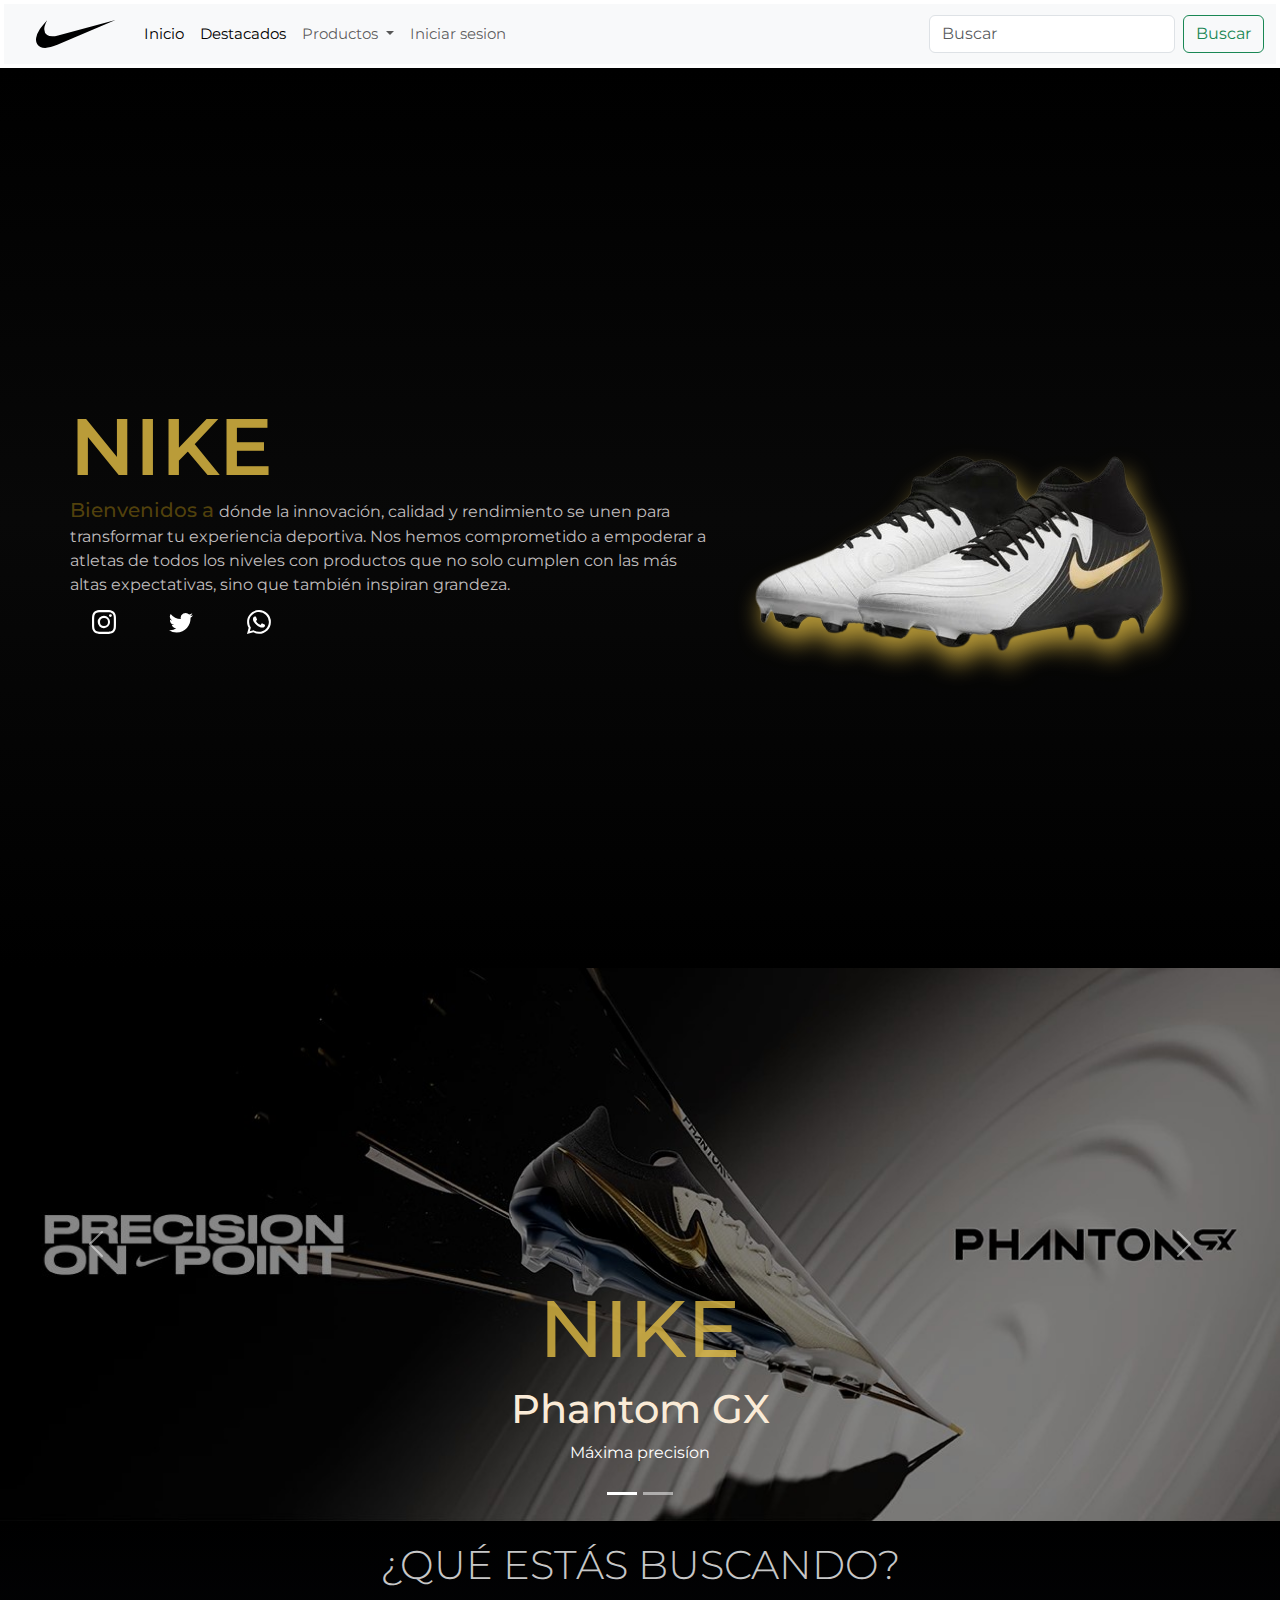
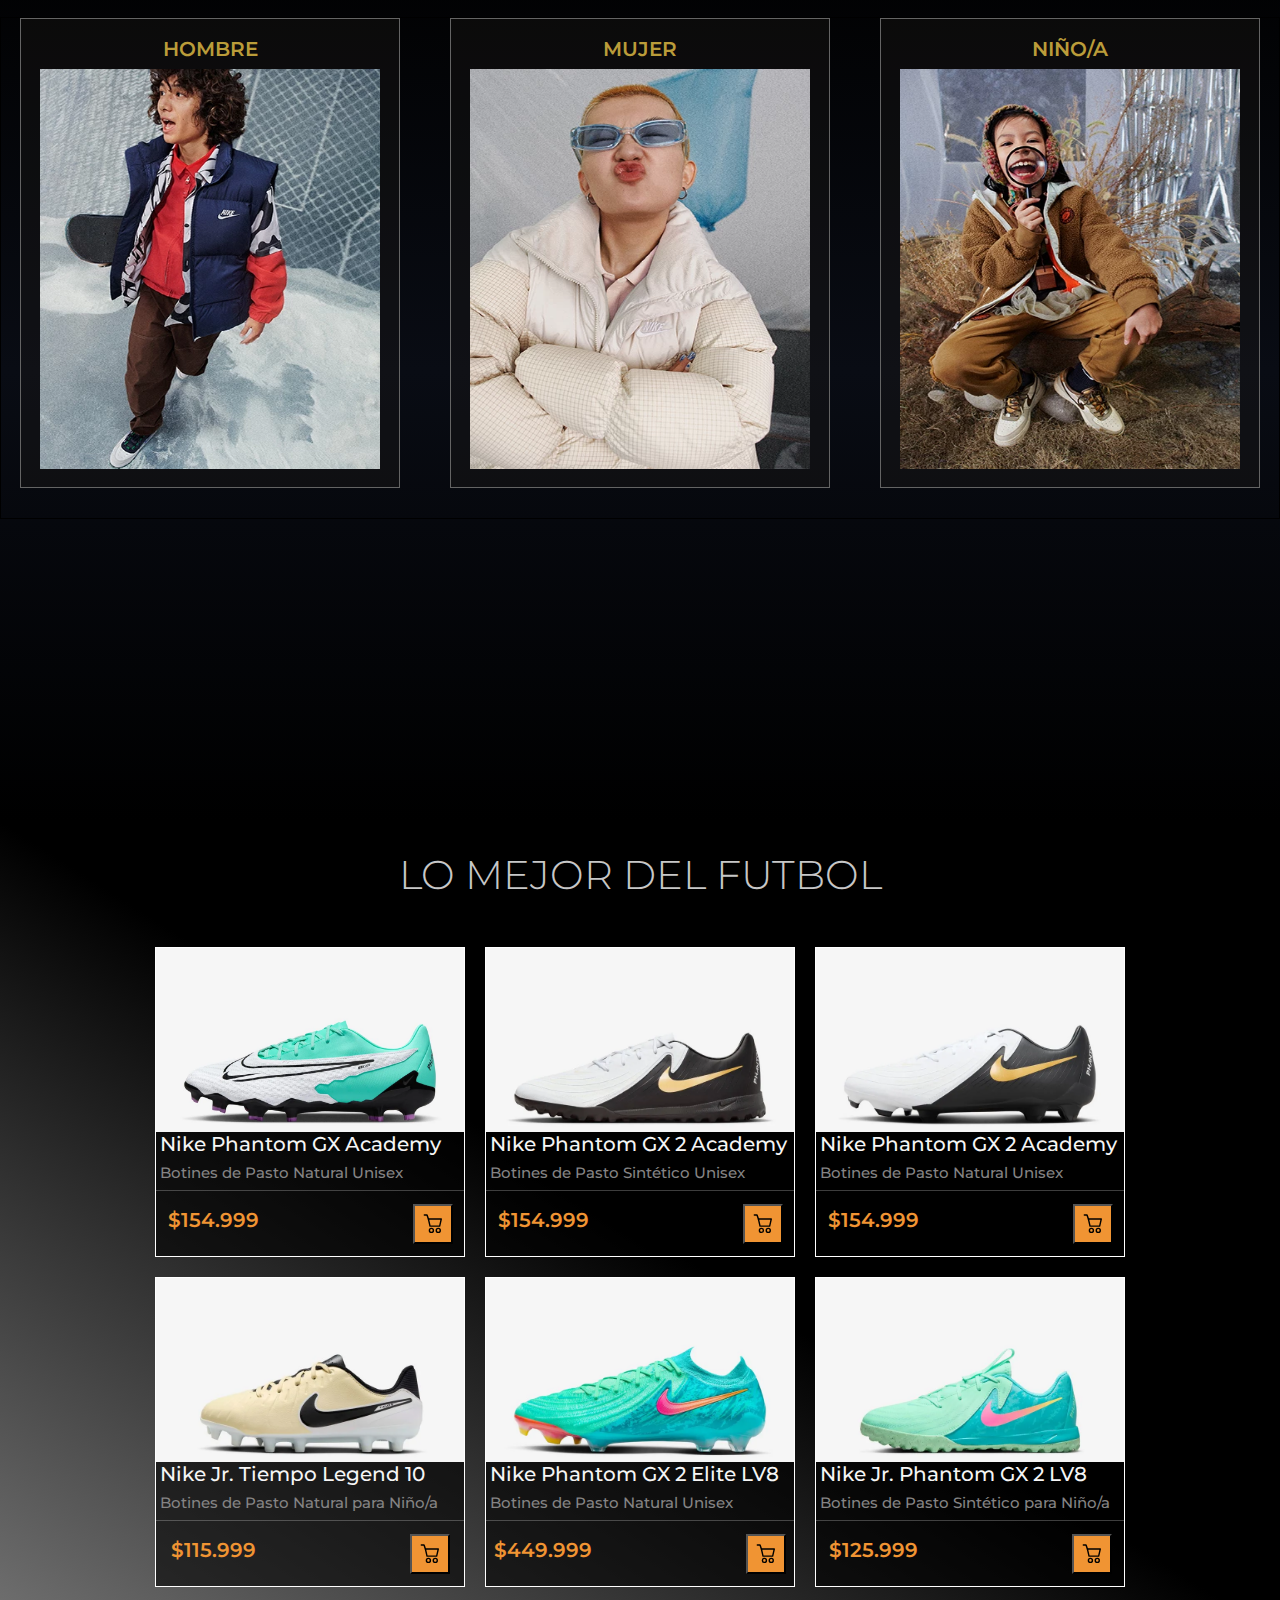
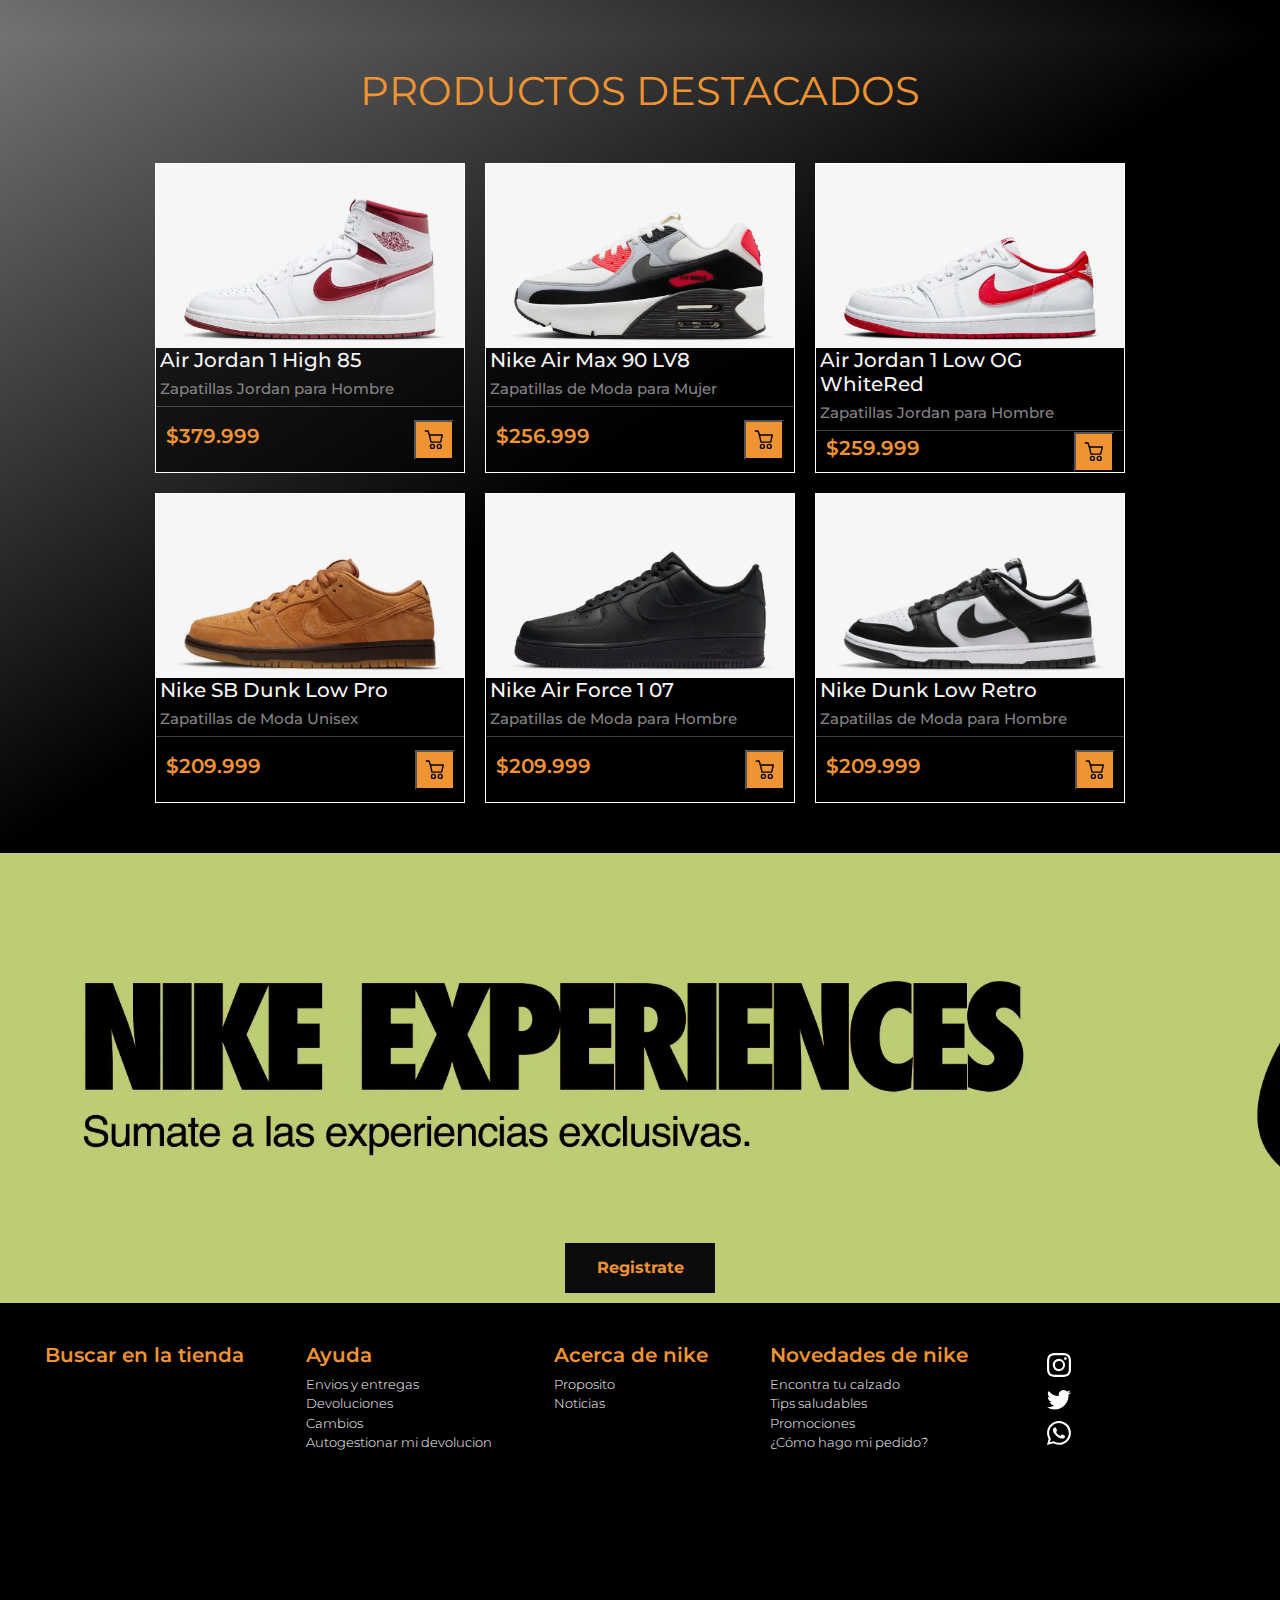
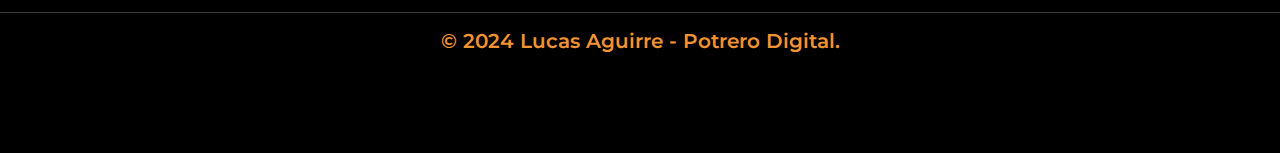
==== index.html @ c80dca84 "Add files via upload" ====
<!DOCTYPE html>
<html lang="en">
<head>
    <meta charset="UTF-8">
    <meta name="viewport" content="width=device-width, initial-scale=1.0">
    <link href="https://cdn.jsdelivr.net/npm/bootstrap@5.3.3/dist/css/bootstrap.min.css" rel="stylesheet" integrity="sha384-QWTKZyjpPEjISv5WaRU9OFeRpok6YctnYmDr5pNlyT2bRjXh0JMhjY6hW+ALEwIH" crossorigin="anonymous">
    <link rel="stylesheet" href="public/css/styles.css">
    <link rel="icon" href="../img/nikesvg.svg">
    <title>Nike Page futurist</title>
</head>
<body>
  <nav class="navbar navbar-expand-lg bg-body-tertiary">
    <div class="container-fluid ">
      <a class="navbar" href="#"><img src="public/img/nikesvg.svg" alt=""></a>
      <button class="navbar-toggler" type="button" data-bs-toggle="collapse" data-bs-target="#navbarSupportedContent" aria-controls="navbarSupportedContent" aria-expanded="false" aria-label="Toggle navigation">
        <span class="navbar-toggler-icon"></span>
      </button>
      <div class="collapse navbar-collapse" id="navbarSupportedContent">
        <ul class="navbar-nav me-auto mb-2 mb-lg-0 ">
          <li class="nav-item">
            <a class="nav-link active" aria-current="page" href="index.html">Inicio</a>
          </li>
          <li class="nav-item">
            <a class="nav-link active" href="#Destacados">Destacados</a>
          </li>
          <li class="nav-item dropdown">
            <a class="nav-link dropdown-toggle" href="#" role="button" data-bs-toggle="dropdown" aria-expanded="false">
              Productos
            </a>
            <ul class="dropdown-menu">
              <li><a class="dropdown-item" href="public/pages/hombre.html">Hombre</a></li>
              <li><a class="dropdown-item" href="public/pages/mujer.html">Mujer</a></li>
              <li><hr class="dropdown-divider"></li>
              <li><a class="dropdown-item" href="public/pages/niños.html">Ver todo de niños</a></li>
            </ul>
          </li>
          <li class="nav-item">
            <a class="nav-link" href="public/pages/login.html">Iniciar sesion</a>
          </li>
        </ul>
        <form class="d-flex form-class" role="search">
          <input class="form-control me-2" type="search" placeholder="Buscar" aria-label="Search">
          <button class="btn btn-outline-success buttonhover" type="submit">Buscar</button>
        </form>
      </div>
    </div>
  </nav>

  <section class="section-bienvenida">
      <article>
        <h1>NIKE</h1>
        <p><span>Bienvenidos a </span>dónde la innovación, calidad y rendimiento se unen para transformar tu experiencia deportiva. Nos hemos comprometido a empoderar a atletas de todos los niveles con productos que no solo cumplen con las más altas expectativas, sino que también inspiran grandeza.</p>
        <div class="redes">
          <a class="link1" href="https://www.instagram.com/nike/?hl=es" target="_blank">
            <svg viewBox="0 0 16 16" class="bi bi-instagram" fill="currentColor" height="16" width="16" xmlns="http://www.w3.org/2000/svg" style="color: white"> <path fill="white" d="M8 0C5.829 0 5.556.01 4.703.048 3.85.088 3.269.222 2.76.42a3.917 3.917 0 0 0-1.417.923A3.927 3.927 0 0 0 .42 2.76C.222 3.268.087 3.85.048 4.7.01 5.555 0 5.827 0 8.001c0 2.172.01 2.444.048 3.297.04.852.174 1.433.372 1.942.205.526.478.972.923 1.417.444.445.89.719 1.416.923.51.198 1.09.333 1.942.372C5.555 15.99 5.827 16 8 16s2.444-.01 3.298-.048c.851-.04 1.434-.174 1.943-.372a3.916 3.916 0 0 0 1.416-.923c.445-.445.718-.891.923-1.417.197-.509.332-1.09.372-1.942C15.99 10.445 16 10.173 16 8s-.01-2.445-.048-3.299c-.04-.851-.175-1.433-.372-1.941a3.926 3.926 0 0 0-.923-1.417A3.911 3.911 0 0 0 13.24.42c-.51-.198-1.092-.333-1.943-.372C10.443.01 10.172 0 7.998 0h.003zm-.717 1.442h.718c2.136 0 2.389.007 3.232.046.78.035 1.204.166 1.486.275.373.145.64.319.92.599.28.28.453.546.598.92.11.281.24.705.275 1.485.039.843.047 1.096.047 3.231s-.008 2.389-.047 3.232c-.035.78-.166 1.203-.275 1.485a2.47 2.47 0 0 1-.599.919c-.28.28-.546.453-.92.598-.28.11-.704.24-1.485.276-.843.038-1.096.047-3.232.047s-2.39-.009-3.233-.047c-.78-.036-1.203-.166-1.485-.276a2.478 2.478 0 0 1-.92-.598 2.48 2.48 0 0 1-.6-.92c-.109-.281-.24-.705-.275-1.485-.038-.843-.046-1.096-.046-3.233 0-2.136.008-2.388.046-3.231.036-.78.166-1.204.276-1.486.145-.373.319-.64.599-.92.28-.28.546-.453.92-.598.282-.11.705-.24 1.485-.276.738-.034 1.024-.044 2.515-.045v.002zm4.988 1.328a.96.96 0 1 0 0 1.92.96.96 0 0 0 0-1.92zm-4.27 1.122a4.109 4.109 0 1 0 0 8.217 4.109 4.109 0 0 0 0-8.217zm0 1.441a2.667 2.667 0 1 1 0 5.334 2.667 2.667 0 0 1 0-5.334z"></path> </svg>
          </a>
          <a class="link2" href="https://twitter.com/Nike?ref_src=twsrc%5Egoogle%7Ctwcamp%5Eserp%7Ctwgr%5Eauthor" target="_blank">
            <svg viewBox="0 0 16 16" class="bi bi-twitter" fill="currentColor" height="16" width="16" xmlns="http://www.w3.org/2000/svg" style="color: white"> <path fill="white" d="M5.026 15c6.038 0 9.341-5.003 9.341-9.334 0-.14 0-.282-.006-.422A6.685 6.685 0 0 0 16 3.542a6.658 6.658 0 0 1-1.889.518 3.301 3.301 0 0 0 1.447-1.817 6.533 6.533 0 0 1-2.087.793A3.286 3.286 0 0 0 7.875 6.03a9.325 9.325 0 0 1-6.767-3.429 3.289 3.289 0 0 0 1.018 4.382A3.323 3.323 0 0 1 .64 6.575v.045a3.288 3.288 0 0 0 2.632 3.218 3.203 3.203 0 0 1-.865.115 3.23 3.23 0 0 1-.614-.057 3.283 3.283 0 0 0 3.067 2.277A6.588 6.588 0 0 1 .78 13.58a6.32 6.32 0 0 1-.78-.045A9.344 9.344 0 0 0 5.026 15z"></path> </svg> </a>
          <a class="link3" href="https://www.whatsapp.com/?lang=es_LA" target="_blank">
            <svg viewBox="0 0 16 16" class="bi bi-whatsapp" fill="currentColor" height="16" width="16" xmlns="http://www.w3.org/2000/svg" style="color: white"> <path fill="white" d="M13.601 2.326A7.854 7.854 0 0 0 7.994 0C3.627 0 .068 3.558.064 7.926c0 1.399.366 2.76 1.057 3.965L0 16l4.204-1.102a7.933 7.933 0 0 0 3.79.965h.004c4.368 0 7.926-3.558 7.93-7.93A7.898 7.898 0 0 0 13.6 2.326zM7.994 14.521a6.573 6.573 0 0 1-3.356-.92l-.24-.144-2.494.654.666-2.433-.156-.251a6.56 6.56 0 0 1-1.007-3.505c0-3.626 2.957-6.584 6.591-6.584a6.56 6.56 0 0 1 4.66 1.931 6.557 6.557 0 0 1 1.928 4.66c-.004 3.639-2.961 6.592-6.592 6.592zm3.615-4.934c-.197-.099-1.17-.578-1.353-.646-.182-.065-.315-.099-.445.099-.133.197-.513.646-.627.775-.114.133-.232.148-.43.05-.197-.1-.836-.308-1.592-.985-.59-.525-.985-1.175-1.103-1.372-.114-.198-.011-.304.088-.403.087-.088.197-.232.296-.346.1-.114.133-.198.198-.33.065-.134.034-.248-.015-.347-.05-.099-.445-1.076-.612-1.47-.16-.389-.323-.335-.445-.34-.114-.007-.247-.007-.38-.007a.729.729 0 0 0-.529.247c-.182.198-.691.677-.691 1.654 0 .977.71 1.916.81 2.049.098.133 1.394 2.132 3.383 2.992.47.205.84.326 1.129.418.475.152.904.129 1.246.08.38-.058 1.171-.48 1.338-.943.164-.464.164-.86.114-.943-.049-.084-.182-.133-.38-.232z"></path> </svg>
          </a> 
      </div>
      </article>
      <div class="imgSection1">
        <img src="public/img/section1-removebg-preview.png" alt="">
      </div>
  </section>

  <section class="carrusel">
    <div id="carouselExampleCaptions" class="carousel slide">
      <div class="carousel-indicators">
        <button type="button" data-bs-target="#carouselExampleCaptions" data-bs-slide-to="0" class="active" aria-current="true" aria-label="Slide 1"></button>
        <button type="button" data-bs-target="#carouselExampleCaptions" data-bs-slide-to="1" aria-label="Slide 2"></button>
      </div>
      <div class="carousel-inner">
        <div class="carousel-item active">
          <img src="public/img/Phantom.jpg" class="d-block w-100" alt="...">
          <div class="carousel-caption d-none d-md-block">
            <h1>NIKE</h1>
            <h5>Phantom GX</h5>
            <p>Máxima precisíon</p>
          </div>
        </div>
        <div class="carousel-item">
          <img src="public/img/carrusel2.webp" class="d-block w-100" alt="...">
          <div class="carousel-caption d-none d-md-block">
            <h5>NIKE EXPERIENCES</h5>
            <p>Sumate a las experiencias exclusivas.</p>
          </div>
        </div>
      </div>
      <button class="carousel-control-prev" type="button" data-bs-target="#carouselExampleCaptions" data-bs-slide="prev">
        <span class="carousel-control-prev-icon" aria-hidden="true"></span>
        <span class="visually-hidden">Previous</span>
      </button>
      <button class="carousel-control-next" type="button" data-bs-target="#carouselExampleCaptions" data-bs-slide="next">
        <span class="carousel-control-next-icon" aria-hidden="true"></span>
        <span class="visually-hidden">Next</span>
      </button>
    </div>
  </section>

<section class="busqueda">
  <h1 class="title_section">¿Qué estás buscando?</h1>
  <div class="opciones">
    <div class="item">
      <a class="item_link" href="public/pages/hombre.html">
        <h1 class="title">Hombre</h1>
        <img src="public/img/hombre.webp" alt="">
      </a>
    </div>
    <div class="item">
      <a class="item_link" href="public/pages/mujer.html">
        <h1 class="title">Mujer</h1>
        <img src="public/img/mujer.webp" alt="">
      </a>
    </div>

    <div class="item">
      <a class="item_link" href="public/pages/niños.html">
        <h1 class="title">Niño/a</h1>
        <img src="public/img/niño.webp" alt="">
      </a>
    </div>
  </div>
</section>

<section class="futbol">
  <h1 class="titulo_destacado">Lo mejor del futbol</h1>
  <div class="futbol_container">
      <div class="item">
          <img src="public/img/futbol1.webp" alt="">
          <h1 class="title">Nike Phantom GX Academy</h1>
          <h2>Botines de Pasto Natural Unisex</h2>
          <hr>
          <div class="precio">
            <h3>$154.999</h3>
            <button class="svg_button">
              <svg xmlns="http://www.w3.org/2000/svg" viewBox="0 0 512 512"><path d="m397.78 316h-205.13a15 15 0 0 1 -14.65-11.67l-34.54-150.48a15 15 0 0 1 14.62-18.36h274.27a15 15 0 0 1 14.65 18.36l-34.6 150.48a15 15 0 0 1 -14.62 11.67zm-193.19-30h181.25l27.67-120.48h-236.6z"></path><path d="m222 450a57.48 57.48 0 1 1 57.48-57.48 57.54 57.54 0 0 1 -57.48 57.48zm0-84.95a27.48 27.48 0 1 0 27.48 27.47 27.5 27.5 0 0 0 -27.48-27.47z"></path><path d="m368.42 450a57.48 57.48 0 1 1 57.48-57.48 57.54 57.54 0 0 1 -57.48 57.48zm0-84.95a27.48 27.48 0 1 0 27.48 27.47 27.5 27.5 0 0 0 -27.48-27.47z"></path><path d="m158.08 165.49a15 15 0 0 1 -14.23-10.26l-25.71-77.23h-47.44a15 15 0 1 1 0-30h58.3a15 15 0 0 1 14.23 10.26l29.13 87.49a15 15 0 0 1 -14.23 19.74z"></path></svg>
            </button>
          </div>
          
      </div>
      <div class="item">
        <img src="public/img/futbol2.webp" alt="">
        <h1 class="title">
          Nike Phantom GX 2 Academy</h1>
        <h2>Botines de Pasto Sintético Unisex</h2>
        <hr>
        <div class="precio">
          <h3>$154.999</h3>
          <button class="svg_button">
            <svg xmlns="http://www.w3.org/2000/svg" viewBox="0 0 512 512"><path d="m397.78 316h-205.13a15 15 0 0 1 -14.65-11.67l-34.54-150.48a15 15 0 0 1 14.62-18.36h274.27a15 15 0 0 1 14.65 18.36l-34.6 150.48a15 15 0 0 1 -14.62 11.67zm-193.19-30h181.25l27.67-120.48h-236.6z"></path><path d="m222 450a57.48 57.48 0 1 1 57.48-57.48 57.54 57.54 0 0 1 -57.48 57.48zm0-84.95a27.48 27.48 0 1 0 27.48 27.47 27.5 27.5 0 0 0 -27.48-27.47z"></path><path d="m368.42 450a57.48 57.48 0 1 1 57.48-57.48 57.54 57.54 0 0 1 -57.48 57.48zm0-84.95a27.48 27.48 0 1 0 27.48 27.47 27.5 27.5 0 0 0 -27.48-27.47z"></path><path d="m158.08 165.49a15 15 0 0 1 -14.23-10.26l-25.71-77.23h-47.44a15 15 0 1 1 0-30h58.3a15 15 0 0 1 14.23 10.26l29.13 87.49a15 15 0 0 1 -14.23 19.74z"></path></svg>
          </button>
        </div>
        
    </div>
    <div class="item">
      
      <img src="public/img/futbol3.webp" alt="">
      <h1 class="title">Nike Phantom GX 2 Academy</h1>
      <h2>Botines de Pasto Natural Unisex</h2>
      <hr>
      <div class="precio">
        <h3>$154.999</h3>
        <button class="svg_button">
          <svg xmlns="http://www.w3.org/2000/svg" viewBox="0 0 512 512"><path d="m397.78 316h-205.13a15 15 0 0 1 -14.65-11.67l-34.54-150.48a15 15 0 0 1 14.62-18.36h274.27a15 15 0 0 1 14.65 18.36l-34.6 150.48a15 15 0 0 1 -14.62 11.67zm-193.19-30h181.25l27.67-120.48h-236.6z"></path><path d="m222 450a57.48 57.48 0 1 1 57.48-57.48 57.54 57.54 0 0 1 -57.48 57.48zm0-84.95a27.48 27.48 0 1 0 27.48 27.47 27.5 27.5 0 0 0 -27.48-27.47z"></path><path d="m368.42 450a57.48 57.48 0 1 1 57.48-57.48 57.54 57.54 0 0 1 -57.48 57.48zm0-84.95a27.48 27.48 0 1 0 27.48 27.47 27.5 27.5 0 0 0 -27.48-27.47z"></path><path d="m158.08 165.49a15 15 0 0 1 -14.23-10.26l-25.71-77.23h-47.44a15 15 0 1 1 0-30h58.3a15 15 0 0 1 14.23 10.26l29.13 87.49a15 15 0 0 1 -14.23 19.74z"></path></svg>
        </button>
      </div>
      
    </div>
   <div class="item">
      
      <img src="public/img/futbol4.webp" alt="">
      <h1 class="title">Nike Jr. Tiempo Legend 10</h1>
      <h2>Botines de Pasto Natural para Niño/a</h2>
      <hr>
      <div class="precio">
        <h3>$115.999</h3>
        <button class="svg_button">
          <svg xmlns="http://www.w3.org/2000/svg" viewBox="0 0 512 512"><path d="m397.78 316h-205.13a15 15 0 0 1 -14.65-11.67l-34.54-150.48a15 15 0 0 1 14.62-18.36h274.27a15 15 0 0 1 14.65 18.36l-34.6 150.48a15 15 0 0 1 -14.62 11.67zm-193.19-30h181.25l27.67-120.48h-236.6z"></path><path d="m222 450a57.48 57.48 0 1 1 57.48-57.48 57.54 57.54 0 0 1 -57.48 57.48zm0-84.95a27.48 27.48 0 1 0 27.48 27.47 27.5 27.5 0 0 0 -27.48-27.47z"></path><path d="m368.42 450a57.48 57.48 0 1 1 57.48-57.48 57.54 57.54 0 0 1 -57.48 57.48zm0-84.95a27.48 27.48 0 1 0 27.48 27.47 27.5 27.5 0 0 0 -27.48-27.47z"></path><path d="m158.08 165.49a15 15 0 0 1 -14.23-10.26l-25.71-77.23h-47.44a15 15 0 1 1 0-30h58.3a15 15 0 0 1 14.23 10.26l29.13 87.49a15 15 0 0 1 -14.23 19.74z"></path></svg>
        </button>
      </div>
    </div>
    <div class="item">
      
      <img src="public/img/futbol5.webp" alt="">
      <h1 class="title">Nike Phantom GX 2 Elite LV8</h1>
      <h2>Botines de Pasto Natural Unisex</h2>
      <hr>
      <div class="precio">
        <h3>$449.999</h3>
        <button class="svg_button">
          <svg xmlns="http://www.w3.org/2000/svg" viewBox="0 0 512 512"><path d="m397.78 316h-205.13a15 15 0 0 1 -14.65-11.67l-34.54-150.48a15 15 0 0 1 14.62-18.36h274.27a15 15 0 0 1 14.65 18.36l-34.6 150.48a15 15 0 0 1 -14.62 11.67zm-193.19-30h181.25l27.67-120.48h-236.6z"></path><path d="m222 450a57.48 57.48 0 1 1 57.48-57.48 57.54 57.54 0 0 1 -57.48 57.48zm0-84.95a27.48 27.48 0 1 0 27.48 27.47 27.5 27.5 0 0 0 -27.48-27.47z"></path><path d="m368.42 450a57.48 57.48 0 1 1 57.48-57.48 57.54 57.54 0 0 1 -57.48 57.48zm0-84.95a27.48 27.48 0 1 0 27.48 27.47 27.5 27.5 0 0 0 -27.48-27.47z"></path><path d="m158.08 165.49a15 15 0 0 1 -14.23-10.26l-25.71-77.23h-47.44a15 15 0 1 1 0-30h58.3a15 15 0 0 1 14.23 10.26l29.13 87.49a15 15 0 0 1 -14.23 19.74z"></path></svg>
        </button>
      </div>
      
    </div>
      <div class="item">
        
        <img src="public/img/futbol6.webp" alt="">
        <h1 class="title">Nike Jr. Phantom GX 2 LV8</h1>
        <h2>Botines de Pasto Sintético para Niño/a</h2>
        <hr>
        <div class="precio">
          <h3>$125.999</h3>
          <button class="svg_button">
            <svg xmlns="http://www.w3.org/2000/svg" viewBox="0 0 512 512"><path d="m397.78 316h-205.13a15 15 0 0 1 -14.65-11.67l-34.54-150.48a15 15 0 0 1 14.62-18.36h274.27a15 15 0 0 1 14.65 18.36l-34.6 150.48a15 15 0 0 1 -14.62 11.67zm-193.19-30h181.25l27.67-120.48h-236.6z"></path><path d="m222 450a57.48 57.48 0 1 1 57.48-57.48 57.54 57.54 0 0 1 -57.48 57.48zm0-84.95a27.48 27.48 0 1 0 27.48 27.47 27.5 27.5 0 0 0 -27.48-27.47z"></path><path d="m368.42 450a57.48 57.48 0 1 1 57.48-57.48 57.54 57.54 0 0 1 -57.48 57.48zm0-84.95a27.48 27.48 0 1 0 27.48 27.47 27.5 27.5 0 0 0 -27.48-27.47z"></path><path d="m158.08 165.49a15 15 0 0 1 -14.23-10.26l-25.71-77.23h-47.44a15 15 0 1 1 0-30h58.3a15 15 0 0 1 14.23 10.26l29.13 87.49a15 15 0 0 1 -14.23 19.74z"></path></svg>
          </button>
        </div>
        
    </div>
</section>
<section class="destacados" id="Destacados">
  <h1 class="titulo_destacado">Productos destacados</h1>
  <div class="destacados_container">
      <div class="item">
          <img src="public/img/Producto1.webp" alt="">
          <h1 class="title">Air Jordan 1 High 85</h1>
          <h2>Zapatillas Jordan para Hombre</h2>
          <hr>
          <div class="precio">
            <h3>$379.999</h3>
            <button class="svg_button">
              <svg xmlns="http://www.w3.org/2000/svg" viewBox="0 0 512 512"><path d="m397.78 316h-205.13a15 15 0 0 1 -14.65-11.67l-34.54-150.48a15 15 0 0 1 14.62-18.36h274.27a15 15 0 0 1 14.65 18.36l-34.6 150.48a15 15 0 0 1 -14.62 11.67zm-193.19-30h181.25l27.67-120.48h-236.6z"></path><path d="m222 450a57.48 57.48 0 1 1 57.48-57.48 57.54 57.54 0 0 1 -57.48 57.48zm0-84.95a27.48 27.48 0 1 0 27.48 27.47 27.5 27.5 0 0 0 -27.48-27.47z"></path><path d="m368.42 450a57.48 57.48 0 1 1 57.48-57.48 57.54 57.54 0 0 1 -57.48 57.48zm0-84.95a27.48 27.48 0 1 0 27.48 27.47 27.5 27.5 0 0 0 -27.48-27.47z"></path><path d="m158.08 165.49a15 15 0 0 1 -14.23-10.26l-25.71-77.23h-47.44a15 15 0 1 1 0-30h58.3a15 15 0 0 1 14.23 10.26l29.13 87.49a15 15 0 0 1 -14.23 19.74z"></path></svg>
            </button>
          </div>
          
      </div>
      <div class="item">
        <img src="public/img/producto3.webp" alt="">
        <h1 class="title">
          Nike Air Max 90 LV8</h1>
        <h2>Zapatillas de Moda para Mujer</h2>
        <hr>
        <div class="precio">
          <h3>$256.999</h3>
          <button class="svg_button">
            <svg xmlns="http://www.w3.org/2000/svg" viewBox="0 0 512 512"><path d="m397.78 316h-205.13a15 15 0 0 1 -14.65-11.67l-34.54-150.48a15 15 0 0 1 14.62-18.36h274.27a15 15 0 0 1 14.65 18.36l-34.6 150.48a15 15 0 0 1 -14.62 11.67zm-193.19-30h181.25l27.67-120.48h-236.6z"></path><path d="m222 450a57.48 57.48 0 1 1 57.48-57.48 57.54 57.54 0 0 1 -57.48 57.48zm0-84.95a27.48 27.48 0 1 0 27.48 27.47 27.5 27.5 0 0 0 -27.48-27.47z"></path><path d="m368.42 450a57.48 57.48 0 1 1 57.48-57.48 57.54 57.54 0 0 1 -57.48 57.48zm0-84.95a27.48 27.48 0 1 0 27.48 27.47 27.5 27.5 0 0 0 -27.48-27.47z"></path><path d="m158.08 165.49a15 15 0 0 1 -14.23-10.26l-25.71-77.23h-47.44a15 15 0 1 1 0-30h58.3a15 15 0 0 1 14.23 10.26l29.13 87.49a15 15 0 0 1 -14.23 19.74z"></path></svg>
          </button>
        </div>
        
    </div>
    <div class="item">
      
      <img src="public/img/producto2.webp" alt="">
      <h1 class="title">Air Jordan 1 Low OG WhiteRed</h1>
      <h2>Zapatillas Jordan para Hombre</h2>
      <hr>
      <div class="precio">
        <h3>$259.999</h3>
        <button class="svg_button">
          <svg xmlns="http://www.w3.org/2000/svg" viewBox="0 0 512 512"><path d="m397.78 316h-205.13a15 15 0 0 1 -14.65-11.67l-34.54-150.48a15 15 0 0 1 14.62-18.36h274.27a15 15 0 0 1 14.65 18.36l-34.6 150.48a15 15 0 0 1 -14.62 11.67zm-193.19-30h181.25l27.67-120.48h-236.6z"></path><path d="m222 450a57.48 57.48 0 1 1 57.48-57.48 57.54 57.54 0 0 1 -57.48 57.48zm0-84.95a27.48 27.48 0 1 0 27.48 27.47 27.5 27.5 0 0 0 -27.48-27.47z"></path><path d="m368.42 450a57.48 57.48 0 1 1 57.48-57.48 57.54 57.54 0 0 1 -57.48 57.48zm0-84.95a27.48 27.48 0 1 0 27.48 27.47 27.5 27.5 0 0 0 -27.48-27.47z"></path><path d="m158.08 165.49a15 15 0 0 1 -14.23-10.26l-25.71-77.23h-47.44a15 15 0 1 1 0-30h58.3a15 15 0 0 1 14.23 10.26l29.13 87.49a15 15 0 0 1 -14.23 19.74z"></path></svg>
        </button>
      </div>
      
    </div>
   <div class="item">
      
      <img src="public/img/producto4.webp" alt="">
      <h1 class="title">Nike SB Dunk Low Pro</h1>
      <h2>Zapatillas de Moda Unisex</h2>
      <hr>
      <div class="precio">
        <h3>$209.999</h3>
        <button class="svg_button">
          <svg xmlns="http://www.w3.org/2000/svg" viewBox="0 0 512 512"><path d="m397.78 316h-205.13a15 15 0 0 1 -14.65-11.67l-34.54-150.48a15 15 0 0 1 14.62-18.36h274.27a15 15 0 0 1 14.65 18.36l-34.6 150.48a15 15 0 0 1 -14.62 11.67zm-193.19-30h181.25l27.67-120.48h-236.6z"></path><path d="m222 450a57.48 57.48 0 1 1 57.48-57.48 57.54 57.54 0 0 1 -57.48 57.48zm0-84.95a27.48 27.48 0 1 0 27.48 27.47 27.5 27.5 0 0 0 -27.48-27.47z"></path><path d="m368.42 450a57.48 57.48 0 1 1 57.48-57.48 57.54 57.54 0 0 1 -57.48 57.48zm0-84.95a27.48 27.48 0 1 0 27.48 27.47 27.5 27.5 0 0 0 -27.48-27.47z"></path><path d="m158.08 165.49a15 15 0 0 1 -14.23-10.26l-25.71-77.23h-47.44a15 15 0 1 1 0-30h58.3a15 15 0 0 1 14.23 10.26l29.13 87.49a15 15 0 0 1 -14.23 19.74z"></path></svg>
        </button>
      </div>
    </div>
    <div class="item">
      
      <img src="public/img/producto6.webp" alt="">
      <h1 class="title">Nike Air Force 1 07</h1>
      <h2>Zapatillas de Moda para Hombre</h2>
      <hr>
      <div class="precio">
        <h3>$209.999</h3>
        <button class="svg_button">
          <svg xmlns="http://www.w3.org/2000/svg" viewBox="0 0 512 512"><path d="m397.78 316h-205.13a15 15 0 0 1 -14.65-11.67l-34.54-150.48a15 15 0 0 1 14.62-18.36h274.27a15 15 0 0 1 14.65 18.36l-34.6 150.48a15 15 0 0 1 -14.62 11.67zm-193.19-30h181.25l27.67-120.48h-236.6z"></path><path d="m222 450a57.48 57.48 0 1 1 57.48-57.48 57.54 57.54 0 0 1 -57.48 57.48zm0-84.95a27.48 27.48 0 1 0 27.48 27.47 27.5 27.5 0 0 0 -27.48-27.47z"></path><path d="m368.42 450a57.48 57.48 0 1 1 57.48-57.48 57.54 57.54 0 0 1 -57.48 57.48zm0-84.95a27.48 27.48 0 1 0 27.48 27.47 27.5 27.5 0 0 0 -27.48-27.47z"></path><path d="m158.08 165.49a15 15 0 0 1 -14.23-10.26l-25.71-77.23h-47.44a15 15 0 1 1 0-30h58.3a15 15 0 0 1 14.23 10.26l29.13 87.49a15 15 0 0 1 -14.23 19.74z"></path></svg>
        </button>
      </div>
      
    </div>
      <div class="item">
        
        <img src="public/img/producto7.webp" alt="">
        <h1 class="title">Nike Dunk Low Retro</h1>
        <h2>Zapatillas de Moda para Hombre</h2>
        <hr>
        <div class="precio">
          <h3>$209.999</h3>
          <button class="svg_button">
            <svg xmlns="http://www.w3.org/2000/svg" viewBox="0 0 512 512"><path d="m397.78 316h-205.13a15 15 0 0 1 -14.65-11.67l-34.54-150.48a15 15 0 0 1 14.62-18.36h274.27a15 15 0 0 1 14.65 18.36l-34.6 150.48a15 15 0 0 1 -14.62 11.67zm-193.19-30h181.25l27.67-120.48h-236.6z"></path><path d="m222 450a57.48 57.48 0 1 1 57.48-57.48 57.54 57.54 0 0 1 -57.48 57.48zm0-84.95a27.48 27.48 0 1 0 27.48 27.47 27.5 27.5 0 0 0 -27.48-27.47z"></path><path d="m368.42 450a57.48 57.48 0 1 1 57.48-57.48 57.54 57.54 0 0 1 -57.48 57.48zm0-84.95a27.48 27.48 0 1 0 27.48 27.47 27.5 27.5 0 0 0 -27.48-27.47z"></path><path d="m158.08 165.49a15 15 0 0 1 -14.23-10.26l-25.71-77.23h-47.44a15 15 0 1 1 0-30h58.3a15 15 0 0 1 14.23 10.26l29.13 87.49a15 15 0 0 1 -14.23 19.74z"></path></svg>
          </button>
        </div>
        
    </div>
</section>
<div class="ofertas" id="ofertas">
  <button>Registrate</button>
</div>

<footer>
  <div class="data">
    <ul>
      <h1>Buscar en la tienda</h1>
    </ul>
    <ul> <h1>Ayuda</h1>
      <li>Envios y entregas</li>
      <li>Devoluciones</li>
      <li>Cambios</li>
      <li>Autogestionar mi devolucion</li>
    </ul>
    <ul> <h1>Acerca de nike</h1>
      <li>Proposito</li>
      <li>Noticias</li>
    </ul>
    <ul> <h1>Novedades de nike</h1>
      <li>Encontra tu calzado</li>
      <li>Tips saludables</li>
      <li>Promociones</li>
      <li>¿Cómo hago mi pedido?</li>
    </ul>
    <ul class="redes">
      <a class="link1" href="https://www.instagram.com/nike/?hl=es" target="_blank">
        <svg viewBox="0 0 16 16" class="bi bi-instagram" fill="currentColor" height="16" width="16" xmlns="http://www.w3.org/2000/svg" style="color: white"> <path fill="white" d="M8 0C5.829 0 5.556.01 4.703.048 3.85.088 3.269.222 2.76.42a3.917 3.917 0 0 0-1.417.923A3.927 3.927 0 0 0 .42 2.76C.222 3.268.087 3.85.048 4.7.01 5.555 0 5.827 0 8.001c0 2.172.01 2.444.048 3.297.04.852.174 1.433.372 1.942.205.526.478.972.923 1.417.444.445.89.719 1.416.923.51.198 1.09.333 1.942.372C5.555 15.99 5.827 16 8 16s2.444-.01 3.298-.048c.851-.04 1.434-.174 1.943-.372a3.916 3.916 0 0 0 1.416-.923c.445-.445.718-.891.923-1.417.197-.509.332-1.09.372-1.942C15.99 10.445 16 10.173 16 8s-.01-2.445-.048-3.299c-.04-.851-.175-1.433-.372-1.941a3.926 3.926 0 0 0-.923-1.417A3.911 3.911 0 0 0 13.24.42c-.51-.198-1.092-.333-1.943-.372C10.443.01 10.172 0 7.998 0h.003zm-.717 1.442h.718c2.136 0 2.389.007 3.232.046.78.035 1.204.166 1.486.275.373.145.64.319.92.599.28.28.453.546.598.92.11.281.24.705.275 1.485.039.843.047 1.096.047 3.231s-.008 2.389-.047 3.232c-.035.78-.166 1.203-.275 1.485a2.47 2.47 0 0 1-.599.919c-.28.28-.546.453-.92.598-.28.11-.704.24-1.485.276-.843.038-1.096.047-3.232.047s-2.39-.009-3.233-.047c-.78-.036-1.203-.166-1.485-.276a2.478 2.478 0 0 1-.92-.598 2.48 2.48 0 0 1-.6-.92c-.109-.281-.24-.705-.275-1.485-.038-.843-.046-1.096-.046-3.233 0-2.136.008-2.388.046-3.231.036-.78.166-1.204.276-1.486.145-.373.319-.64.599-.92.28-.28.546-.453.92-.598.282-.11.705-.24 1.485-.276.738-.034 1.024-.044 2.515-.045v.002zm4.988 1.328a.96.96 0 1 0 0 1.92.96.96 0 0 0 0-1.92zm-4.27 1.122a4.109 4.109 0 1 0 0 8.217 4.109 4.109 0 0 0 0-8.217zm0 1.441a2.667 2.667 0 1 1 0 5.334 2.667 2.667 0 0 1 0-5.334z"></path> </svg>
      </a>
      <a class="link2" href="https://twitter.com/Nike?ref_src=twsrc%5Egoogle%7Ctwcamp%5Eserp%7Ctwgr%5Eauthor" target="_blank">
        <svg viewBox="0 0 16 16" class="bi bi-twitter" fill="currentColor" height="16" width="16" xmlns="http://www.w3.org/2000/svg" style="color: white"> <path fill="white" d="M5.026 15c6.038 0 9.341-5.003 9.341-9.334 0-.14 0-.282-.006-.422A6.685 6.685 0 0 0 16 3.542a6.658 6.658 0 0 1-1.889.518 3.301 3.301 0 0 0 1.447-1.817 6.533 6.533 0 0 1-2.087.793A3.286 3.286 0 0 0 7.875 6.03a9.325 9.325 0 0 1-6.767-3.429 3.289 3.289 0 0 0 1.018 4.382A3.323 3.323 0 0 1 .64 6.575v.045a3.288 3.288 0 0 0 2.632 3.218 3.203 3.203 0 0 1-.865.115 3.23 3.23 0 0 1-.614-.057 3.283 3.283 0 0 0 3.067 2.277A6.588 6.588 0 0 1 .78 13.58a6.32 6.32 0 0 1-.78-.045A9.344 9.344 0 0 0 5.026 15z"></path> </svg> </a>
      <a class="link3" href="https://www.whatsapp.com/?lang=es_LA" target="_blank">
        <svg viewBox="0 0 16 16" class="bi bi-whatsapp" fill="currentColor" height="16" width="16" xmlns="http://www.w3.org/2000/svg" style="color: white"> <path fill="white" d="M13.601 2.326A7.854 7.854 0 0 0 7.994 0C3.627 0 .068 3.558.064 7.926c0 1.399.366 2.76 1.057 3.965L0 16l4.204-1.102a7.933 7.933 0 0 0 3.79.965h.004c4.368 0 7.926-3.558 7.93-7.93A7.898 7.898 0 0 0 13.6 2.326zM7.994 14.521a6.573 6.573 0 0 1-3.356-.92l-.24-.144-2.494.654.666-2.433-.156-.251a6.56 6.56 0 0 1-1.007-3.505c0-3.626 2.957-6.584 6.591-6.584a6.56 6.56 0 0 1 4.66 1.931 6.557 6.557 0 0 1 1.928 4.66c-.004 3.639-2.961 6.592-6.592 6.592zm3.615-4.934c-.197-.099-1.17-.578-1.353-.646-.182-.065-.315-.099-.445.099-.133.197-.513.646-.627.775-.114.133-.232.148-.43.05-.197-.1-.836-.308-1.592-.985-.59-.525-.985-1.175-1.103-1.372-.114-.198-.011-.304.088-.403.087-.088.197-.232.296-.346.1-.114.133-.198.198-.33.065-.134.034-.248-.015-.347-.05-.099-.445-1.076-.612-1.47-.16-.389-.323-.335-.445-.34-.114-.007-.247-.007-.38-.007a.729.729 0 0 0-.529.247c-.182.198-.691.677-.691 1.654 0 .977.71 1.916.81 2.049.098.133 1.394 2.132 3.383 2.992.47.205.84.326 1.129.418.475.152.904.129 1.246.08.38-.058 1.171-.48 1.338-.943.164-.464.164-.86.114-.943-.049-.084-.182-.133-.38-.232z"></path> </svg>
      </a> 
    </ul>
  </div>
<div class="copyright">
  <hr>
  <h1>
    © 2024 Lucas Aguirre - Potrero Digital.</h1>
</div>

</footer>

  <script src="https://cdn.jsdelivr.net/npm/bootstrap@5.3.3/dist/js/bootstrap.bundle.min.js" integrity="sha384-YvpcrYf0tY3lHB60NNkmXc5s9fDVZLESaAA55NDzOxhy9GkcIdslK1eN7N6jIeHz" crossorigin="anonymous"></script>
</body>
</html>
---- public/css/styles.css ----
@import url('https://fonts.googleapis.com/css2?family=Montserrat:ital,wght@0,100..900;1,100..900&display=swap');

*{
    box-sizing: border-box;
    
}


body {
    margin: 0;
    padding: 0;
    font-family: "Montserrat", sans-serif;
    height: auto;
    overflow-x: hidden;
}
nav{
    font-family: "Montserrat", sans-serif;
    font-size: 15px;
    font-weight: 400;
    
    img{
        width: 80px;
        height: 60px;
        margin-left: 20px;
        margin-right: 20px;
    }
   .dropdown-menu{
    background-color: rgb(20, 20, 20);
    &>li>a{
        color: #fff;
    }
    &>li>hr{
        background-color: #ccc;
    }
   }
  }
  @media (width >= 1100px) {
    nav{
        height: 60px;
        margin: 4px;
    }
    }

form .form-class{
    width: 100%;
    max-width: 400px;
    margin: 0 auto;
    padding: 20px;
    border: 1px solid #ccc;
    border-radius: 10px;
    box-shadow: 0 0 10px rgba(0, 0, 0, 0.1);
    background-color: #fff;
    font-family: Arial, sans-serif;
}

.section-bienvenida{
    display: flex;
    width: 100%;
    height: 100dvh;
    justify-content: center;
    align-items: center;
    background: linear-gradient(rgb(0, 0, 0), rgb(8, 8, 8), rgb(0, 0, 0)); 


    &>article>h1{
        font-family: "Montserrat", sans-serif;
        font-size: 80px;
        font-weight: 600;
        margin: 0;
        padding: 0;
        color: rgba(235, 197, 71, 0.788);
        
    }
    &>article>p{
        font-family: "Montserrat", sans-serif;
        font-size: 16px;
        font-weight: 400;
        margin: 0;
        padding: 0;
        color: rgb(192, 190, 190);
    }
    &>article>p>span{
        font-family: "Montserrat", sans-serif;
        font-size: 20px;
        font-weight: 500;
        color: #634f0dd2;

    }
    article{
        width: 50%;
        grid-area: 1;
    }

    .imgSection1{
        display: flex;
        width: 0 50%;
        filter:drop-shadow(5px 15px 12px #ebc547c0);
        animation: movement 4s ease-in-out infinite ;
        -webkit-filter: drop-shadow(5px 15px 12px #ebc547c0);
        animation: movement 4s ease-in-out infinite;

    }
   


}
.redes{
    display: flex;
    height: 40px;
    width: 270px;
    gap: 10px;
    padding-top: 10px;
    left: 0;

    a{
        text-decoration: none;
        border-radius: 50px;

        svg{
            width: 24px;
            height: 24px;
            cursor: pointer;
            transform: scale(1);
        }
    }
    .link1, .link2, .link3{
        position: relative;
        display: flex;
        align-items: center;
        justify-content: center;
        width: 25%;
        color: whitesmoke;
        font-size: 24px;
        text-decoration: none;
        transition: 0.25s;
        border-radius: 50px;
    }
    .link1:hover{
        animation: scaleSvg .5s linear;
        background: linear-gradient(45deg, #f09433 0%,#e6683c 25%,#dc2743 50%,#cc2366 75%,#bc1888 100%);

    }

    .link2:hover{
        animation: scaleSvg .5s linear;
        background-color: #00ccff;
    }
    .link3:hover{
        animation: scaleSvg .5s linear;
        background-color: #12a50b;
    }
  
}

@keyframes scaleSvg {
    40% {
      transform: scale(1.4);
    }
  
    60% {
      transform: scale(0.8);
    }
  
    80% {
      transform: scale(1.2);
    }
  
    100% {
      transform: scale(1);
    }
  }
  
@media (width <= 1100px) {
    .section-bienvenida{
        display: flex;
        flex-direction: column;
        height: auto;
        width: 100%;
        padding-top: 10px;
        margin: 0;
        overflow: hidden;

    }
    .section-bienvenida article{
        padding-top: 100px;
    }
    .section-bienvenida .imgSection1{
        margin-top: -80px;
     &>img{
        margin-top: -80px;
        width: 100%;
        margin:0;
        display: flex;
        justify-content: center;
        align-items: center;
    }}}
    
@keyframes movement {
    0% {
        transform: rotateZ(0deg);
        opacity: 1;
    }
    50% {
        transform: rotateZ(10deg);
        opacity:.7;
        
    }
    100% {
        transform: rotateZ(0deg);
        opacity: 1;
    }
}

.carrusel {
    color: red;
    font-family: "Montserrat", sans-serif;
    h1{
        font-size: 80px;
        color: #ebc547c0;
    }
    h5{
        color: antiquewhite;
        font-size: 40px;
    }
}


.busqueda {
    width: 100%;
    /*background: linear-gradient(to right top, rgb(10, 10, 10), rgba(74, 75, 80, 0.719), rgb(241, 241, 241)); */
    background: linear-gradient(rgb(0, 0, 0), rgb(9, 12, 20), rgb(0, 0, 0));     
     height: 100dvh;
    .title_section{
        display: flex;
        justify-content: center;
        align-items: center;
        font-family: "Montserrat", sans-serif;
        font-size: 40px;
        font-weight: 300;
        text-transform: uppercase;
        color: rgba(255, 255, 255, 0.788);
        padding: 20px;
    }
    .opciones{
        display: flex;
        flex-wrap: wrap;
        justify-content: center;
        gap: 10px;
        border: 1px solid black;
        gap: 50px;
       padding-bottom: 30px;
    }
    .item{
        background-color: #25211c48;
        border: 1px solid rgb(100, 100, 100);
        width: 380px;
        height: 470px;
        display: flex;
        justify-content: center;
        align-items: center;
        z-index: 2;
        cursor: pointer;
        transition: 2s linear ease-in-out;
        &:hover{
            transform: scale(1.02);
            box-shadow: 2px 7px 12px rgb(228, 172, 89);
        }
    .item_link{
        text-decoration: none;
        z-index: 10;
        .title{
            font-family: "Montserrat", sans-serif;
            font-size: 20px;
            font-weight: 600;
            color: rgba(235, 197, 71, 0.788);
            align-items: center;
            justify-content: center;
            text-align: center;
            transition: 1s linear ease-in-out;
            text-transform: uppercase;

        }
        &>img{
            width: 340px;
            height: 400px;
            &:hover{
                transform: translateY(-3px);
            }
        }
    }
    }
}
@media (width <= 1250px) {
    .busqueda{
        height: auto;
    }
    .title_section{
        text-align: center;
    }
}

.futbol{
    display: flex;
    flex-direction: column;
    width: 100%;
    height: auto;
    padding-top: 10px;
    background:linear-gradient(to left bottom, rgb(0, 0, 0), rgb(0, 0, 0), rgb(114, 114, 114));
    .titulo_destacado{
        display: flex;
        justify-content: center;
        align-items: center;
        text-align: center;
        width: 100%;
        font-family: "Montserrat", sans-serif;
        font-size: 40px;
        font-weight: 300;
        text-transform: uppercase;
        color: rgba(255, 255, 255, 0.788);
        padding: 20px;
    }
    .futbol_container{
        display: flex;
        flex-wrap: wrap;
        margin: 50px;
        margin-top: 20px;
        gap: 20px;
        justify-content: center;
        align-items: center;
        .item{
            width: 310px;
            height: 310px;
            border: 1px solid rgb(255, 255, 255);
            background-color: rgba(0, 0, 0, 0.589);
            display: flex;
            flex-direction: column;
            cursor: pointer;
            &:hover{
                transform: translateY(-10px);
            }
            h1{
                padding-left: 4px;
                font-size: 20px;
                color: whitesmoke;
            }
            h2{
                padding-left: 4px;
                font-size: 15px;
                color: rgb(133, 132, 132);
            }

            img{
                width: 100%;
                height: 60%;
                object-fit: cover;
            }
            hr{
                color: whitesmoke;
                margin: 0;
                padding: 0;
            }
            
        }
    }
    .futbol_container .item .precio{
        display: flex;
        flex-wrap: wrap;
        height: 100%;
        width: 100%;
        margin: 0 auto;
        gap: 50%;
        align-items: center;
        justify-content: center;
        h3{
            font-family: "Montserrat", sans-serif;
            font-size: 20px;
            font-weight: 600;
            color: #f09433;
            align-items: center;
            justify-content: center;
            text-align: center;
        }
        button {
            display: flex;
            align-items: center;
            justify-content: center;
            width: 40px;
            height: 40px;
            background-color: #f09433;
            &:hover{
                transform: scale(1.1);
                background-color: #fff;
            }
            svg{
                display: flex;
                justify-content: center;
                align-items: center;
                animation: scaleSvg_2 3s ease-out infinite;
            }
        }
    }
    
}
.destacados{
    display: flex;
    flex-direction: column;
    width: 100%;
    height: auto;
    padding-top: 10px;
    background:linear-gradient(to top left, rgb(0, 0, 0), rgb(0, 0, 0), rgb(114, 114, 114));
    .titulo_destacado{
        display: flex;
        justify-content: center;
        align-items: center;
        text-align: center;
        width: 100%;
        font-family: "Montserrat", sans-serif;
        font-size: 40px;
        font-weight: 400;
        text-transform: uppercase;
        color: #f09433;
        padding: 20px;
    }
    .destacados_container{
        display: flex;
        flex-wrap: wrap;
        margin: 50px;
        margin-top: 20px;
        gap: 20px;
        justify-content: center;
        align-items: center;
        .item{
            width: 310px;
            height: 310px;
            border: 1px solid rgb(255, 255, 255);
            background-color: rgba(0, 0, 0, 0.589);
            display: flex;
            flex-direction: column;
            cursor: pointer;
            &:hover{
                transform: translateY(-10px);
            }
            h1{
                padding-left: 4px;
                font-size: 20px;
                color: whitesmoke;
            }
            h2{
                padding-left: 4px;
                font-size: 15px;
                color: rgb(133, 132, 132);
            }

            img{
                width: 100%;
                height: 60%;
                object-fit: cover;
            }
            hr{
                color: whitesmoke;
                margin: 0;
                padding: 0;
            }
            
        }
    }
    .destacados_container .item .precio{
        display: flex;
        flex-wrap: wrap;
        height: 100%;
        width: 100%;
        margin: 0 auto;
        gap: 50%;
        align-items: center;
        justify-content: center;
        h3{
            font-family: "Montserrat", sans-serif;
            font-size: 20px;
            font-weight: 600;
            color: #f09433;
            align-items: center;
            justify-content: center;
            text-align: center;
        }
        button {
            display: flex;
            align-items: center;
            justify-content: center;
            width: 40px;
            height: 40px;
            background-color: #f09433;
            &:hover{
                transform: scale(1.1);
                background-color: #fff;
            }
            svg{
                display: flex;
                justify-content: center;
                align-items: center;
                animation: scaleSvg_2 3s ease-out infinite;
            }
        }
    }
}

@keyframes scaleSvg_2 {
    40% {
      transform: scale(1.2);
      
    }
  
    60% {
      transform: scale(0.9);
      
    }
  
    80% {
      transform: scale(1);
      
    }
  
    100% {
      transform: scale(1.2);
      
    }
  }

  .ofertas{
    width: 100%;
    height: 50vh;
    display: flex;
    background-image: url(../img/nikeexperiences.webp);
    background-repeat: no-repeat;
    background-size: cover;
    justify-content: flex-end;
    align-items: flex-end;

    button{
        position: relative;
        background-color: rgb(12, 12, 12);
        font-family: "Montserrat", sans-serif;
        font-weight: 700;
        color: #f09433;
        width: 150px;
        height: 50px;
        margin: 0 auto;
        border: whitesmoke;
        margin-bottom: 10px;
        cursor: pointer;
        &:hover{
            background-color: #f09433;
            color: rgb(12, 12, 12);
        }
    }
  }
  @media (width <= 1250px) {
    .ofertas{
        width: 100%;
        height: 100vh;
        background-image: url(../img/experiences2.webp);
        background-repeat: no-repeat;
        background-size: cover;
    }
    
}
@media (width <= 756px) {
    .ofertas{
        width: 100%;
        height: 50vh;
        background-image: url(../img/experiences3.png);
        background-repeat: no-repeat;
        background-size: cover;
    }
    
}

footer{
    background-color: black;
    color: whitesmoke;
    display: grid;
    width: 100%;
    height: 50vh;
    .data{
        display: flex;
        gap: 30px;
        margin-top: 40px;
        width: 100%;
        justify-content: center;  
        &>ul{
           list-style-type:none;
        }
        &>ul>h1{
            font-family: "Montserrat", sans-serif;
            font-size: 20px;
            font-weight: 600;
            color: #f09433;
        }
        &>ul>li{
            font-family: "Montserrat", sans-serif;
            font-size: 13px;
            font-weight: 300;
            cursor: pointer;
            color: #ffffff;
            &:hover{
                color: #f09433;

            }
        }
        .redes{
          display: flex;
          flex-direction: column;

        }
    }
   
.copyright{
    width: 100%;
    height: 30px;
    align-items: center;
    justify-content: center;
    hr{
        background-color: #ccc;
    }
    
    h1{
        display: flex;
        justify-content: center;
        align-items: center;
        font-family: "Montserrat", sans-serif;
        font-size: 20px;
        font-weight: 600;
        color: #f09433;
    }
}

}
@media (max-width: 768px) {
    footer {
        height: 100%;
        padding: 20px 10px;
    }
    footer .data {
        flex-direction: column;
        gap: 20px;
        align-items: center;
    }
    footer .data>ul {
     justify-content: center;
    }
    footer .data>ul>h1 {
        font-size: 18px;
        text-align: center;
    }
    footer .data>ul>li {
        font-size: 12px;
    }
    footer .redes{
        display: flex;
        flex-wrap: wrap;
        flex-direction: row;

    }
    footer .copyright{
        height: auto;
        justify-content: center;
    }
    footer .copyright h1 {
        font-size: 13px;
        text-align: center;
    }
}

@media (max-width: 480px) {
    footer .data {
        gap: 10px;
    }
    footer .data>ul>h1 {
        font-size: 16px;
    }
    footer .data>ul>li {
        font-size: 11px;
    }
    footer .copyright h1 {
        font-size: 16px;
    }
}

.login{
    background: linear-gradient(rgb(0, 0, 0), rgb(44, 43, 43), rgb(0, 0, 0));
    width: 100%;
    height: 100dvh;
    display: flex;
    justify-content: center;
    align-items: center;
    form{
       display: flex;
       flex-direction: column;
       height: 470px;
       width: 350px;
       align-items: center;
       justify-content: center;
       background: linear-gradient(#585858, #292626) padding-box,
       linear-gradient(145deg, transparent 35%,#775d08, #f2ff40) border-box;
       border: 2px solid transparent;
        border-radius: 30px;
        background-size: 250% 100%;
        animation: gradient 5s ease infinite;

        svg{
            width: 100px;
            height:100px;
            margin: 0;
            padding: 0;
        }

    
       h1{
        color: #f09433;
        font-family: "Montserrat", sans-serif;
        font-size: 25px;
        font-weight: 600; 
        margin-bottom: 10px;
       }
       h2{
        color: #f09433;
        font-family: "Montserrat", sans-serif;
        font-size: 10px;
        font-weight: 200; 
        margin-bottom: 20px;
        &:hover{
            color: #c97c2a;
            cursor: pointer;
        }
       }
       h3{
        color: #ffffff;
        font-family: "Montserrat", sans-serif;
        font-size: 10px;
        font-weight: 200; 
        margin-bottom: 15px;
        margin-top: -15px;
        &:hover{
            color: #ccc;
            cursor: pointer;
        }
       }
       label{
        text-transform: uppercase;
        margin-bottom: -10px;
        width: 50%;
        color: white;
        font-weight: 200;
        font-size: 13px;
       }
      #password{
        background-color: #f095333d;
        border-radius: 5px;
        margin-top: 0;
        height: 25px;
        color: white;
        border: none;
        &:hover{
            scale: 1.04;
        }
      }
      #username{
        background-color: #f095333d;
        border-radius: 5px;
        border: none;
        height: 25px;
        &:hover{
            scale: 1.04;
        }
      }
      #submit{
        height: 30px;
        width: 90px;
        text-align: center;
        border-radius: 10px;
        border: none;
        background-color: #f095336c;
        color: rgb(247, 247, 247);
        &:hover{
            scale: 1.1;
        }
      }

      input::placeholder{
        padding-left: 5px;
        font-family: "Montserrat", sans-serif;
        color: white;
        font-size: 12px;
      }
    }
}
@keyframes gradient {
    0% {
      background-position: 0% 50%;
    }
  
    50% {
      background-position: 100% 50%;
    }
  
    100% {
      background-position: 0% 50%;
    }
  }
  .container_catalogo{
    display: flex;
    flex-direction: row;
    margin: 0;
    padding: 0;
    width: 100%;
    height: 100%;
    
      &>aside{
          width: 30%;
          height: 100vh;
          background-color: #131212;
          border-radius: 0 0 30px 30px;
          margin: 0;
          padding: 0;

          h2{
              color: white;
              font-family: "Montserrat", sans-serif;
              font-size: 24px;
              font-weight: 300;
              padding-top: 15px;
              display: flex;
              justify-content: center;
              align-items: center;
              
          }
          hr{
              color: white;
          }
          .hr_2{
              width: 80%;
          }
      
          ul{
             list-style: none;
             &>li{
              &>a{
                  color: #c97c2a;
                  text-decoration: none;
                  &:hover{
                      color: #775d08;
                  }
              }
             
             }
          }
        }
  
        .productos_catalogo{
          width: 100%;
          height: 100vh;
          margin: 0;
          padding: 0;
          background-color: #faf8f844;
          
          
          .title_catalogo{
            display: flex;
            justify-content: center;
            font-family: "Montserrat", sans-serif;
            text-decoration: underline;
            font-size: 35px;
            font-weight: 600;
            margin-top: 10px;
            color: #0e0e0e;
          }
        }
            .items_catalogo{
                width: 100%;
                height: 100dvh;
                display: flex;
                flex-wrap: wrap;
                align-items: center;
                justify-content: center;
            }
                
           .items_catalogo .item{
                width: 310px;
                height: 310px;
                border: 1px solid rgb(190, 190, 190);
                background-color: rgba(0, 0, 0, 0.795);
                display: flex;
                flex-direction: column;
                cursor: pointer; 
                margin: 2px;
                h1{
                    padding-left: 4px;
                    font-size: 20px;
                    color: whitesmoke;
                }
                h2{
                    padding-left: 4px;
                    font-size: 15px;
                    color: rgb(133, 132, 132);
                }
    
                img{
                    width: 100%;
                    height: 60%;
                    object-fit: cover;
                }
                hr{
                    color: whitesmoke;
                    margin: 0;
                    padding: 0;
                }
                
            }
        }
            .items_catalogo .item .precio{
                display: flex;
                flex-wrap: wrap;
                height: 100%;
                width: 100%;
                margin: 0 auto;
                gap: 50%;
                align-items: center;
                justify-content: center;
                h3{
                    font-family: "Montserrat", sans-serif;
                    font-size: 20px;
                    font-weight: 600;
                    color: #f09433;
                    align-items: center;
                    justify-content: center;
                    text-align: center;
                }
                button {
                    display: flex;
                    align-items: center;
                    justify-content: center;
                    width: 40px;
                    height: 40px;
                    background-color: #f09433;
                    &:hover{
                        transform: scale(1.1);
                        background-color: #fff;
                    }
                    svg{
                        display: flex;
                        justify-content: center;
                        align-items: center;
                        animation: scaleSvg_2 3s ease-out infinite;
                    }
                }
            }
            @media (max-width: 1200px) {
                .container_catalogo {
                    & > aside {
                        width: 25%; 
                    }
                    .productos_catalogo {
                        width: 75%; 
                    }
                }
            }
            
            @media (max-width: 992px) {
                .container_catalogo {
                    flex-direction: column;
                    
                    & > aside {
                        width: 100%;
                        height: auto; 
                    }
                    .productos_catalogo {
                        width: 100%; 
                        height: auto; 
                    }
                }
            }
            
            @media (max-width: 768px) {
                .productos_catalogo .title_catalogo {
                    font-size: 30px; 
                    justify-content: center;
                    align-items: center;
                    width: 100%;
                    

                }
                .items_catalogo .item {
                    width: 100%; 
                    height: auto; 
                }
                .items_catalogo .item img {
                    height: 50%; 
                }
                .items_catalogo .item .precio h3 {
                    font-size: 18px;
                }
            }
            
            @media (max-width: 480px) {
                .productos_catalogo .title_catalogo {
                    font-size: 25px;     

                }
                .items_catalogo .item {
                    width: 100%; 
                    height: auto; 
                }
                .items_catalogo .item img {
                    height: 40%; 
                }
                .items_catalogo .item .precio h3 {
                    font-size: 16px; 
                }
            }
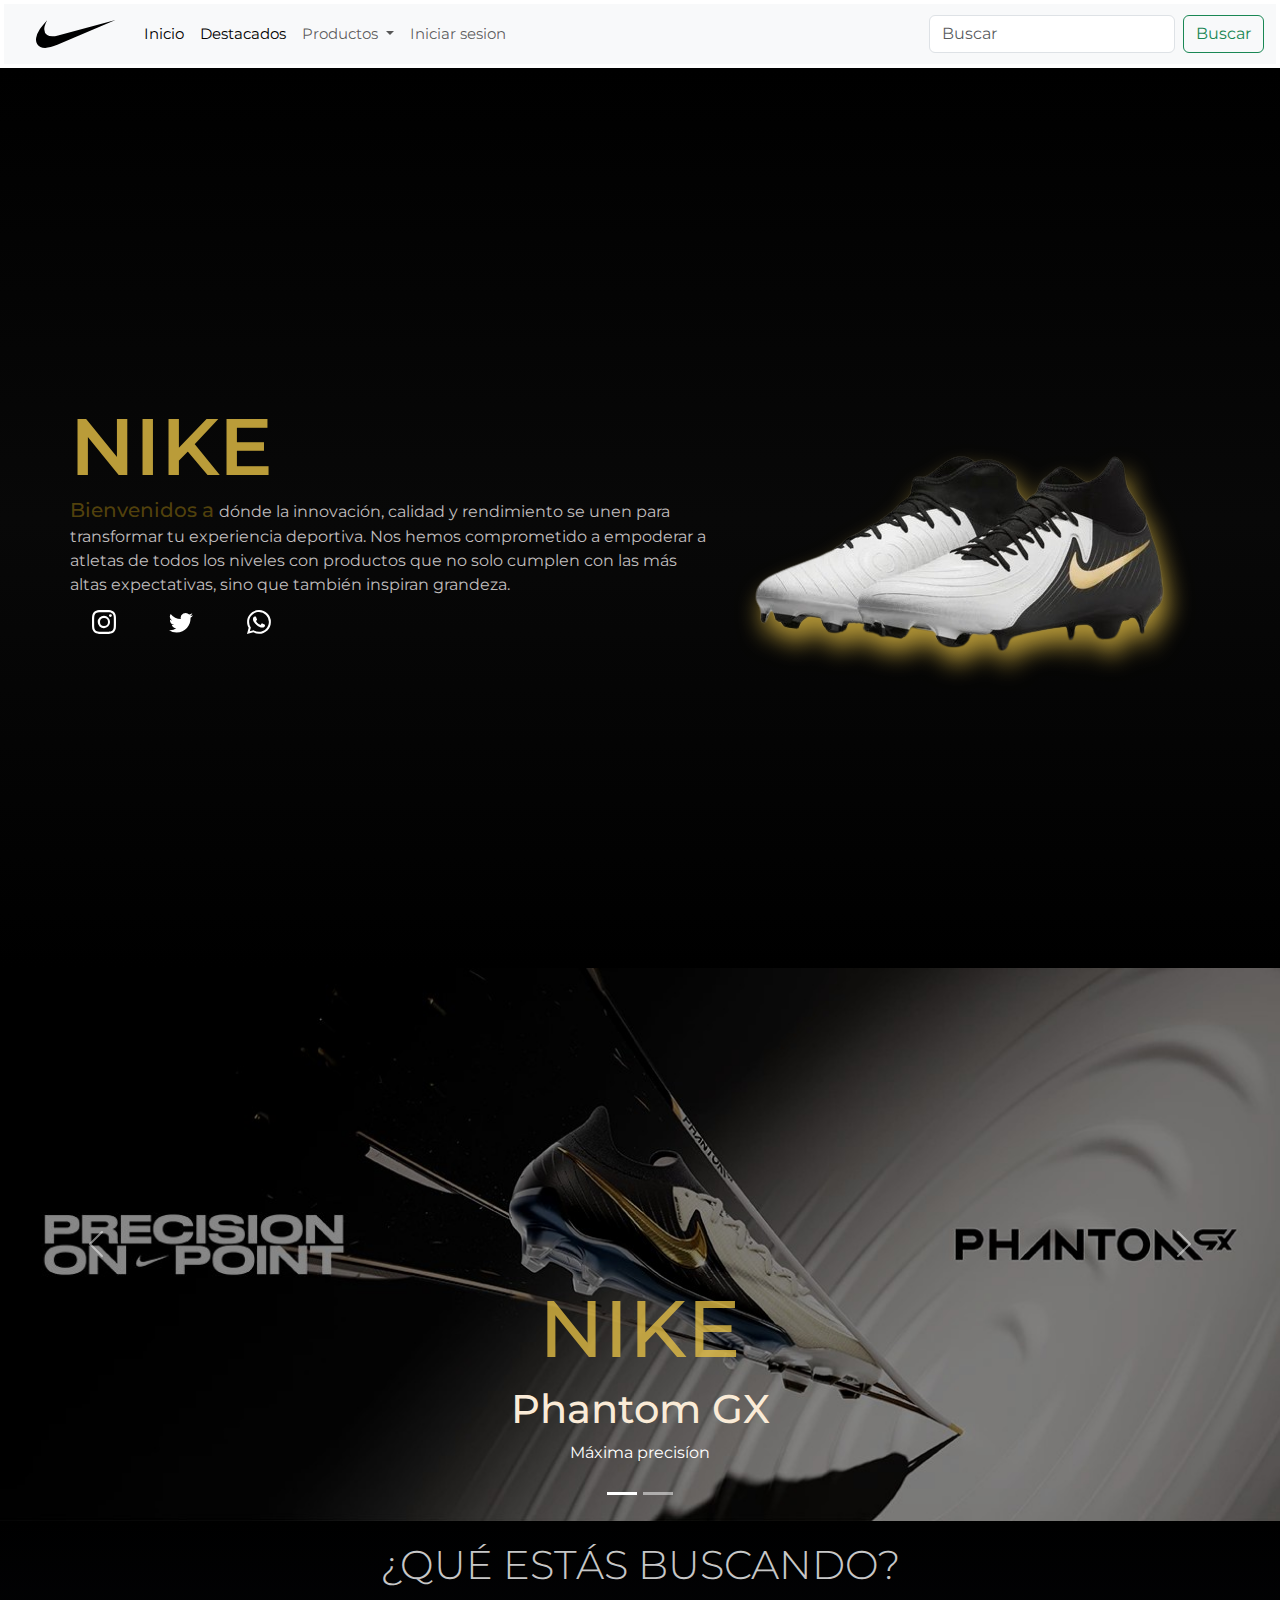
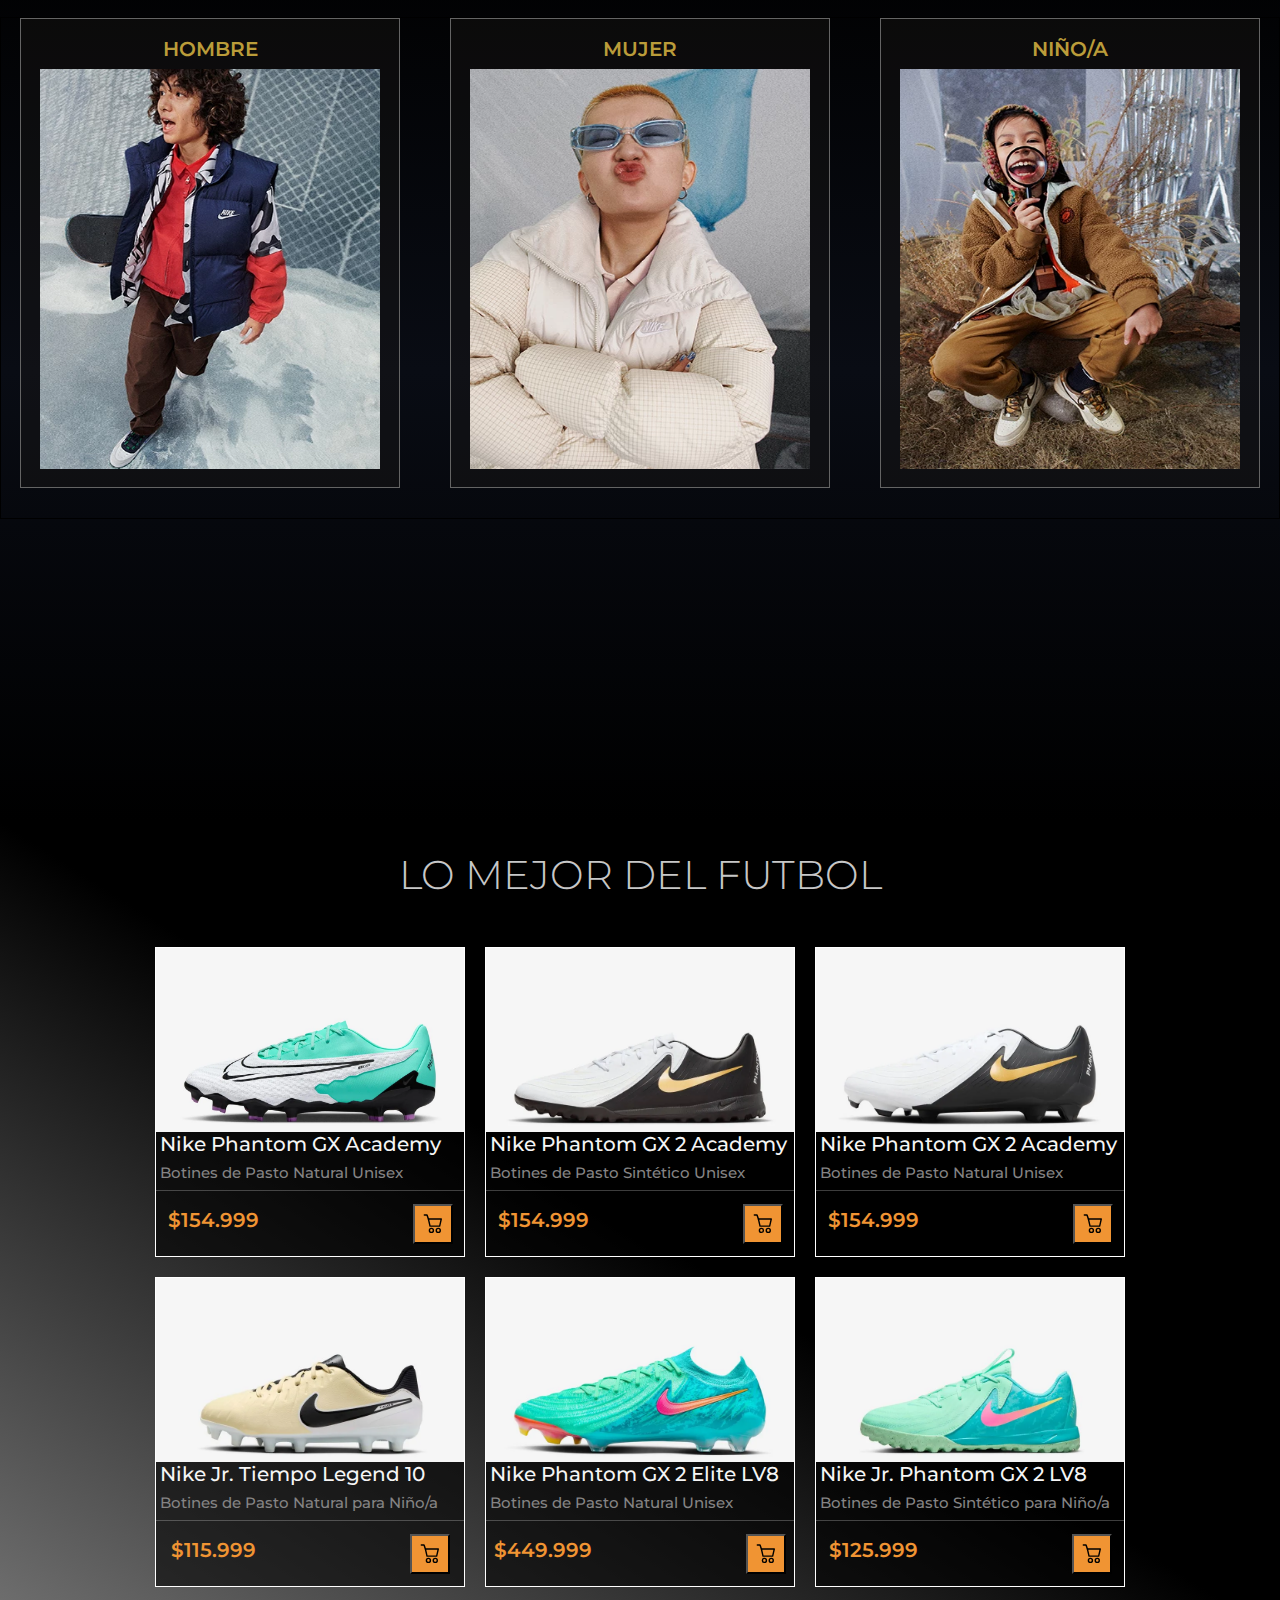
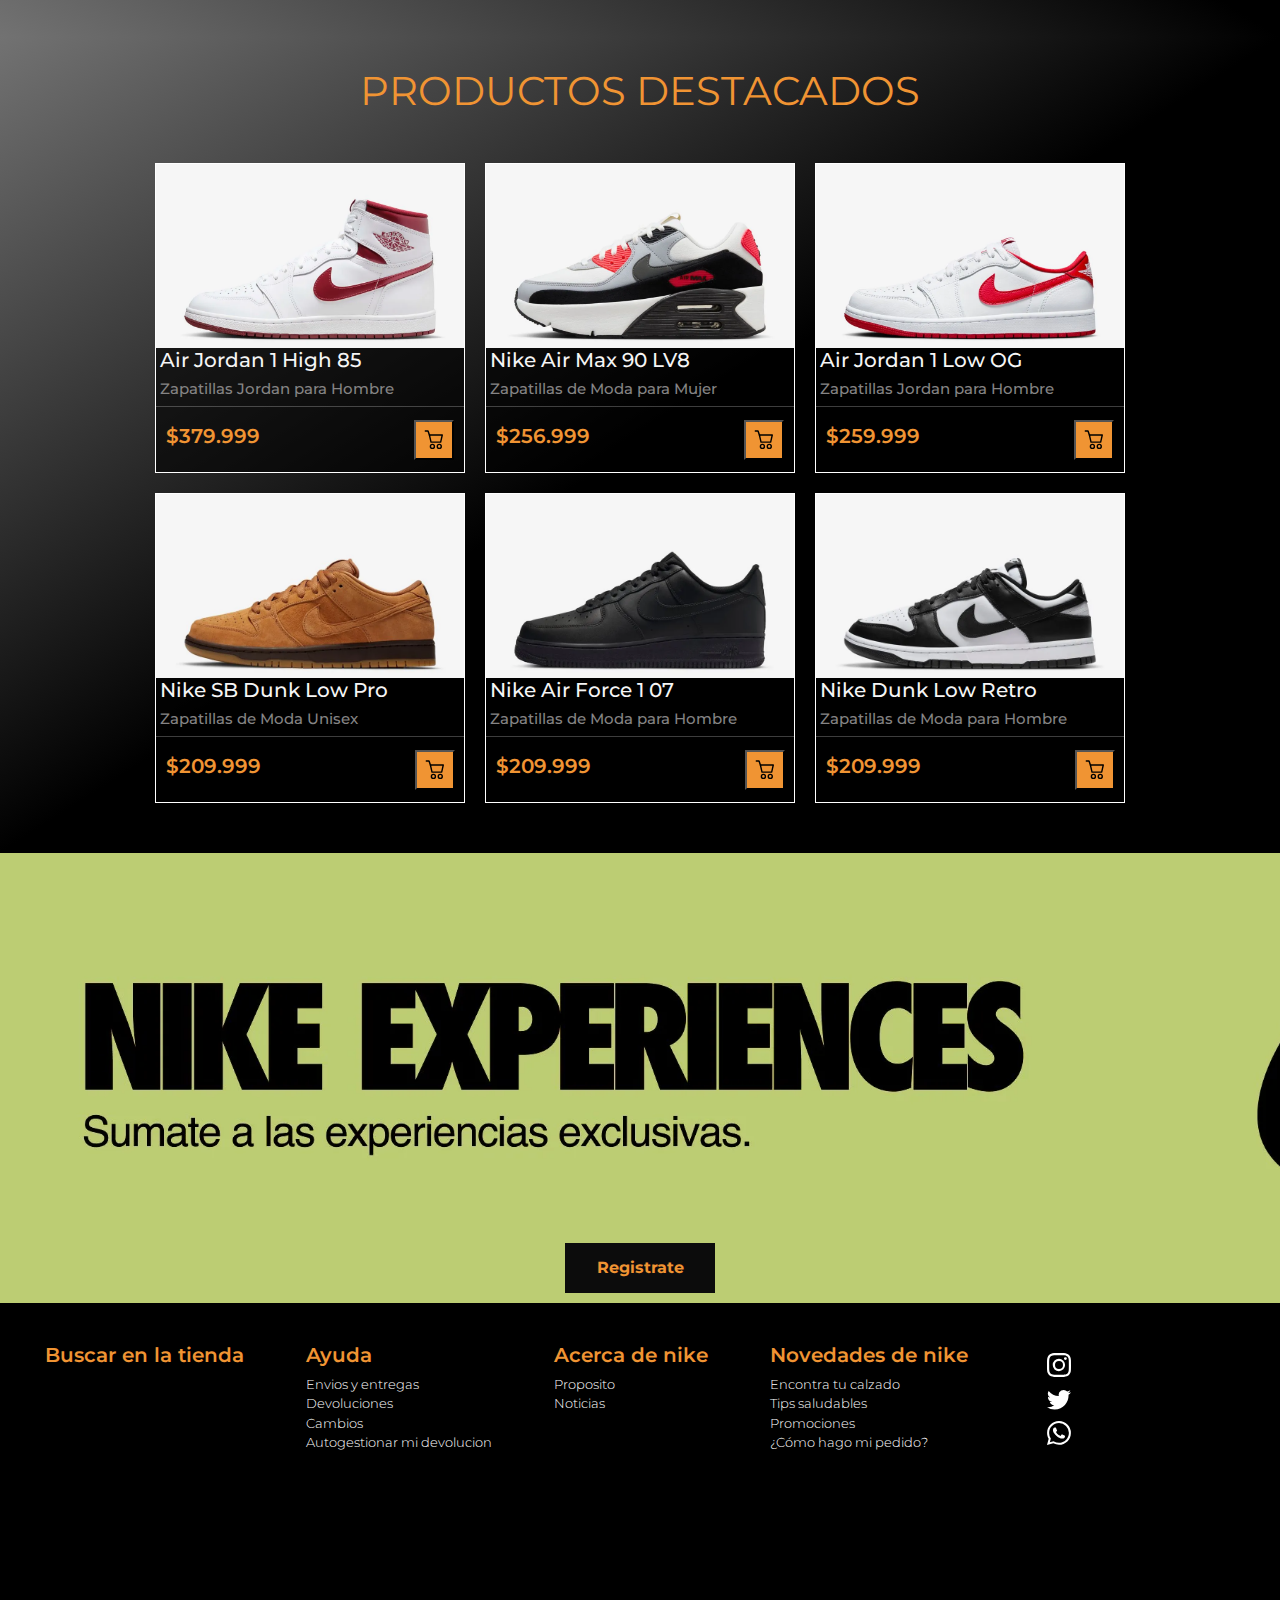
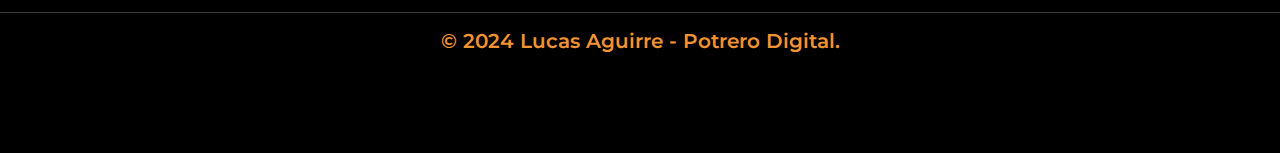
==== commit 0bdd3537: "index.html" ====
--- a/index.html
+++ b/index.html
@@ -244,7 +244,7 @@
     <div class="item">
       
       <img src="public/img/producto2.webp" alt="">
-      <h1 class="title">Air Jordan 1 Low OG WhiteRed</h1>
+      <h1 class="title">Air Jordan 1 Low OG</h1>
       <h2>Zapatillas Jordan para Hombre</h2>
       <hr>
       <div class="precio">
@@ -343,4 +343,4 @@
 
   <script src="https://cdn.jsdelivr.net/npm/bootstrap@5.3.3/dist/js/bootstrap.bundle.min.js" integrity="sha384-YvpcrYf0tY3lHB60NNkmXc5s9fDVZLESaAA55NDzOxhy9GkcIdslK1eN7N6jIeHz" crossorigin="anonymous"></script>
 </body>
-</html>+</html>
